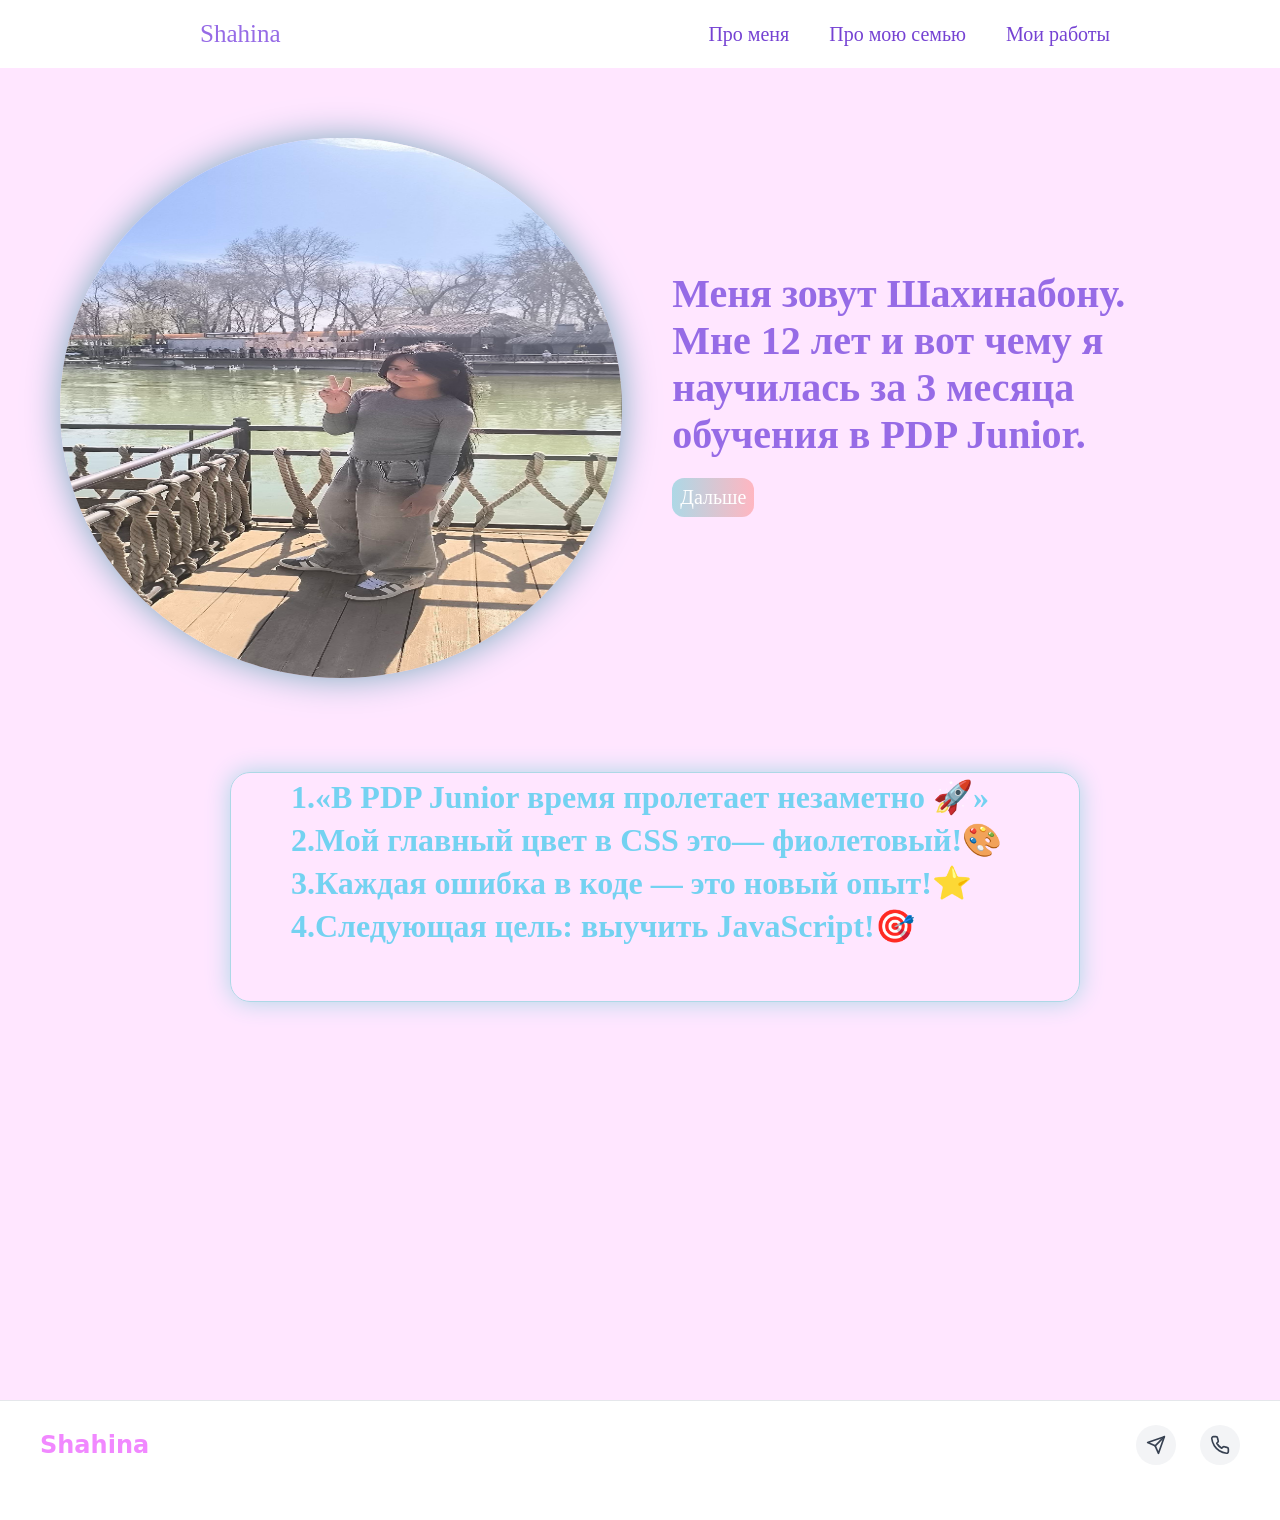
==== index.html @ 084a7943 "first commit" ====
<!DOCTYPE html>
<html lang="en">
<head>
    <meta charset="UTF-8">
    <meta name="viewport" content="width=device-width, initial-scale=1.0">
    <title>Portfolio</title>
    <link rel="stylesheet" href="style.css">
</head>
<body>
    <header>
        <div class="container">
       <nav class="navbar">
            <a class="h2" href="index.html">Shahina</a>
        <ul class="nav_links">
            <div class="menu">
            <li><a href="about.html" class="nav_link">Про меня</a></li>
            <li><a href="family.html" class="nav_link">Про мою семью</a></li>
            <li><a href="works.html" class="nav_link ">Мои работы</a></li>
        </ul>
    </nav>
   </div>
   </div>
        <section>
      <div class="text">
    <img class="img" src="shahina.png" alt="" width="300px">
    
    <div class="">
        <h1 class="title3">
            Меня зовут Шахинабону.<br>
            Мне 12 лет и вот чему я научилась за 3 месяца
            обучения в PDP Junior.
        </h1>

        <a href="about.html" class="btn">Дальше</a>
    </div>
</div>   
  </section>
            </div>
        </div>
        <br><br><br>
       <div class="cards2">
         <h1 class="h1">1.«В PDP Junior время пролетает незаметно 🚀»</h1>
        <h1 class="h1">2.Мой главный цвет в CSS это— фиолетовый!🎨</h1>
         <h1 class="h1">3.Каждая ошибка в коде — это новый опыт!⭐</h1>
         <h1 class="h1">4.Следующая цель: выучить JavaScript!🎯</h1>
       </div>
    </header>
    <footer class="footer">
  <div class="footer-container">
   
    <div class="footer-logo">
      Shahina
    </div>
      <a href="https://t.me/@shahisha_papinadocha" target="_blank" rel="noopener noreferrer" class="social-icon telegram" title="Telegram">
        <svg xmlns="http://www.w3.org/2000/svg" width="20" height="20" viewBox="0 0 24 24" fill="none" stroke="currentColor" stroke-width="2" stroke-linecap="round" stroke-linejoin="round">
          <line x1="22" y1="2" x2="11" y2="13"></line>
          <polygon points="22 2 15 22 11 13 2 9 22 2"></polygon>
        </svg>
      </a>
      <a href="tel:+998776643979" class="social-icon phone" title="Позвонить">
        <svg xmlns="http://www.w3.org/2000/svg" width="20" height="20" viewBox="0 0 24 24" fill="none" stroke="currentColor" stroke-width="2" stroke-linecap="round" stroke-linejoin="round">
          <path d="M22 16.92v3a2 2 0 0 1-2.18 2 19.79 19.79 0 0 1-8.63-3.07 19.5 19.5 0 0 1-6-6 19.79 19.79 0 0 1-3.07-8.67A2 2 0 0 1 4.11 2h3a2 2 0 0 1 2 1.72 12.84 12.84 0 0 0 .7 2.81 2 2 0 0 1-.45 2.11L8.09 9.91a16 16 0 0 0 6 6l1.27-1.27a2 2 0 0 1 2.11-.45 12.84 12.84 0 0 0 2.81.7A2 2 0 0 1 22 16.92z"></path>
        </svg>
      </a>
    </div>
  </div>
</footer>
</body>
</html>
---- style.css ----
*{
    padding: 0px;
    margin: 0px;
    box-sizing: border-box;
}  
.navbar{
    padding: 20px;
    background-color: white;
    display: flex;
    align-items: center;
    justify-content: space-between;
}

.container {
  width: 100%;
  margin: 0px auto;
}

.h2{
  text-decoration: none;
  font-size: 25px;
  color: rgb(150, 107, 230);
  margin-left: 180px;
}

.h2:hover{
    color:rgb(250, 147, 250);
}

.about{
  margin: 0px;
  color:rgb(150, 107, 230);
  display: flex;
  align-items: center;
  font-family:'Lucida Sans', 'Lucida Sans Regular', 'Lucida Grande', 'Lucida Sans Unicode', Geneva, Verdana, sans-serif;
  font-size: 30px;
}

.p{
  color:rgb(150, 107, 230);
}
.menu{
    font-size: 20px;
    display: flex;
    gap: 40px;
}

.navbar_logo {
  color: white;
}

nav{
  display: flex;
  align-items: center;
  justify-content: space-between;
}
.nav_links{
  display: flex;
  align-items: center;
  gap: 40px;
  list-style: none;
  margin-right: 150px;

}

.nav_link{
  color: rgb(117, 66, 211);
  text-decoration: none;
  border-bottom: 3px solid transparent;
  padding-bottom: 8px;
  transition: 0.5s;
}

.nav_link:hover {
  transition: 0.5s;
  color: rgb(117, 66, 211);
}
.nav_link.active {
  transition: 0.5s;
  border-bottom: 3px solid rgb(117, 66, 211);
}
.h1{
    color: rgb(116, 210, 241);
}
.hero{
   margin-top: 150px;
   margin: 100px;
}

.btn{
    display: inline-block;
    border: none;
    margin-top: 20px;
    background: linear-gradient(to right, lightblue, lightpink);
    padding: 8px;
    color: white;
    border-radius: 12px;
    text-decoration: none;
}

.btn:hover{
  background: linear-gradient(to right, rgb(29, 165, 211), rgb(255, 146, 162));
  transform: scale(1.1);

}
.title3{
  color:rgb(150, 107, 230); 
  font-size: 40px;
  display: flex;
  align-items: center;
  justify-content: center;
}
.img{
  margin-top: 30px;
  width: 1300px;
  height: 540px;
  border-radius: 50%;
  box-shadow: 0 0 35px rgb(123, 172, 189);
}

.text{
    font-size: 20px;
    display: flex;
    align-items: center;
    justify-content: center; 
    gap: 50px;              
    max-width: 1200px;    
    margin: 0 auto;          
    padding: 40px 20px;

}

.hero{
  display: flex;
  flex-direction: column;
  align-items: center;
}

header{
  background-color:rgb(255, 230, 255);
  min-height: 1400px;
  width: 100%;
}

.img2{
  margin: 25px 45px;
  border-radius: 25px;
  width: 1300px;
  height: 500px;
  box-shadow: 0 0 15px rgb(123, 220, 252);
}

.p{
  color: rgb(134, 75, 228);
}

.hero-wrapper{
  margin: 15px 35px;
  margin-top: 30px;
  width: 1000px;
  height: 350px;
  background-color:white ;
  color: rgb(112, 204, 235);
  gap: 200px;
  border-radius: 25px;
  box-shadow: 0 0 5px lightblue;

  display: flex;
  align-items: center;
  justify-content: space-between;
  gap: 40px;
  margin-left: 20px;
  padding: 80px;
}

.info{
  width: 50%;
}

.title{
 padding-top: 40px;
 margin: 20px 35px;
 margin-bottom: 10px;
 font-size: 35px;

}

.p-text{
  padding-top: 10px;
  margin: 25px;
  margin-top: 0;
  line-height: 30px;
  font-size: 25px;
  margin-bottom: 100px;
}

.img3{
  border-radius: 20px;
  width: 290px;
  height: 290px;

}

.img4{
 border-radius: 20px;
  width: 380px;
  height: 340px;
}

.img5{
  border-radius: 20px;
  width: 350px;
  height: 310px;
}

.title2{
  color: rgb(134, 75, 228);
  margin: 25px;
}

.works-cards a{
  text-decoration: none;
  display: block;
}

.works-cards h2 {
    color: rgb(117, 66, 211);
    text-align: center;
}

.works-cards h2:hover{
  color: rgb(252, 119, 139);
}

.works-cards{
  text-decoration: none;
  border-radius: 12px;
  margin: 25px;
  width: 550px;
  height: 380px;
  box-shadow: 0 0 10px black;
}

.img6{
  border-radius: 15px;
  width: 550px;
  height: 340px;
}

.cards{
  display: grid;
  grid-template-columns: 550px 550px;
  gap: 40px;
  justify-content: center;
}
.card2{
  display: flex;
  justify-content: flex-start;

}
.contact-card-container {
  display: flex;
  gap: 20px;
  max-width: 1000px;
  margin: 0 auto;
}
.contact-form {
  flex: 1;
  background: #ffffff;
  padding: 30px;
  border-radius: 20px;
  display: flex;
  flex-direction: column;
  gap: 12px;
}
.contact-form label {
  font-weight: bold;
  font-size: 14px;
  color: #333;
}



.contact-form input,
.contact-form textarea {
  padding: 12px;
  border: 1px solid #e2e8f0;
  border-radius: 12px;
  font-size: 14px;
  outline: none;

}



.contact-form textarea {
  min-height: 120px;
  resize: vertical;
}



.contact-form button{
  background: #0091ea;
  color: #fff;
  border: none;
  padding: 14px;
  border-radius: 12px;
  font-weight: bold;
  cursor: pointer;
  margin-top: 10px;
}

.contact-map {
  flex: 1;
  position: relative;
  border-radius: 20px;
  overflow: hidden;
  min-height: 400px;
}
.contact-map iframe {
  width: 100%;
  height: 100%;
  border: 0;
}



.map-btn {
  position: absolute;
  top: 15px;
  left: 15px;
  background: #fff;
  color: #0091ea;
  padding: 8px 12px;
  border-radius: 8px;
  text-decoration: none;
  font-size: 13px;
  font-weight: 600;
  z-index: 2;
}

.container2{
  margin-left: 150px;
}

.footer {
  width: 100%;
  height: 120px;
  background-color: #ffffff;
  padding: 24px 40px;
  border-top: 1px solid #e5e7eb;

}



.footer-container {
  max-width: 1200px;
  margin: 0 auto;
  display: flex;
  justify-content: space-between;
  align-items: center;
  gap: 24px;                      

}
.footer-logo {
  font-size: 24px;
  font-weight: 700;
  color: rgb(241, 136, 255);
  font-family: system-ui, -apple-system, sans-serif;
  margin-right: auto; 
  display: inline-block; 
  cursor: pointer; 
  transition: transform 0.3s ease, color 0.3s ease;       

}
.footer-logo:hover {
  transform: translateY(-6px);
}


.footer-logo:active {
  transform: translateY(-8px);
}



.footer-socials {
  display: flex;
  align-items: center;
  gap: 12px;                      

}



.social-icon {
  display: flex;
  align-items: center;
  justify-content: center;
  width: 40px;
  height: 40px;
  border-radius: 50%;
  background-color: #f3f4f6;
  color: #374151;
  text-decoration: none;
  transition: all 0.2s ease;

}
.social-icon:hover {
  transform: translateY(-2px);
}
.social-icon.telegram:hover {
  background-color: #24a1de;
  color: #ffffff;

}
.social-icon.phone:hover {
  background-color: #10b981;
  color: #ffffff;

} 
.cards2{
  width: 850px;
  height: 230px;
  margin-left: 230px;
  border: 1px solid lightblue;
  box-shadow: 0 0 25px lightblue;
  border-radius: 20px;
}
.h1{
  margin-top: 5px;
  margin-left: 60px;
}
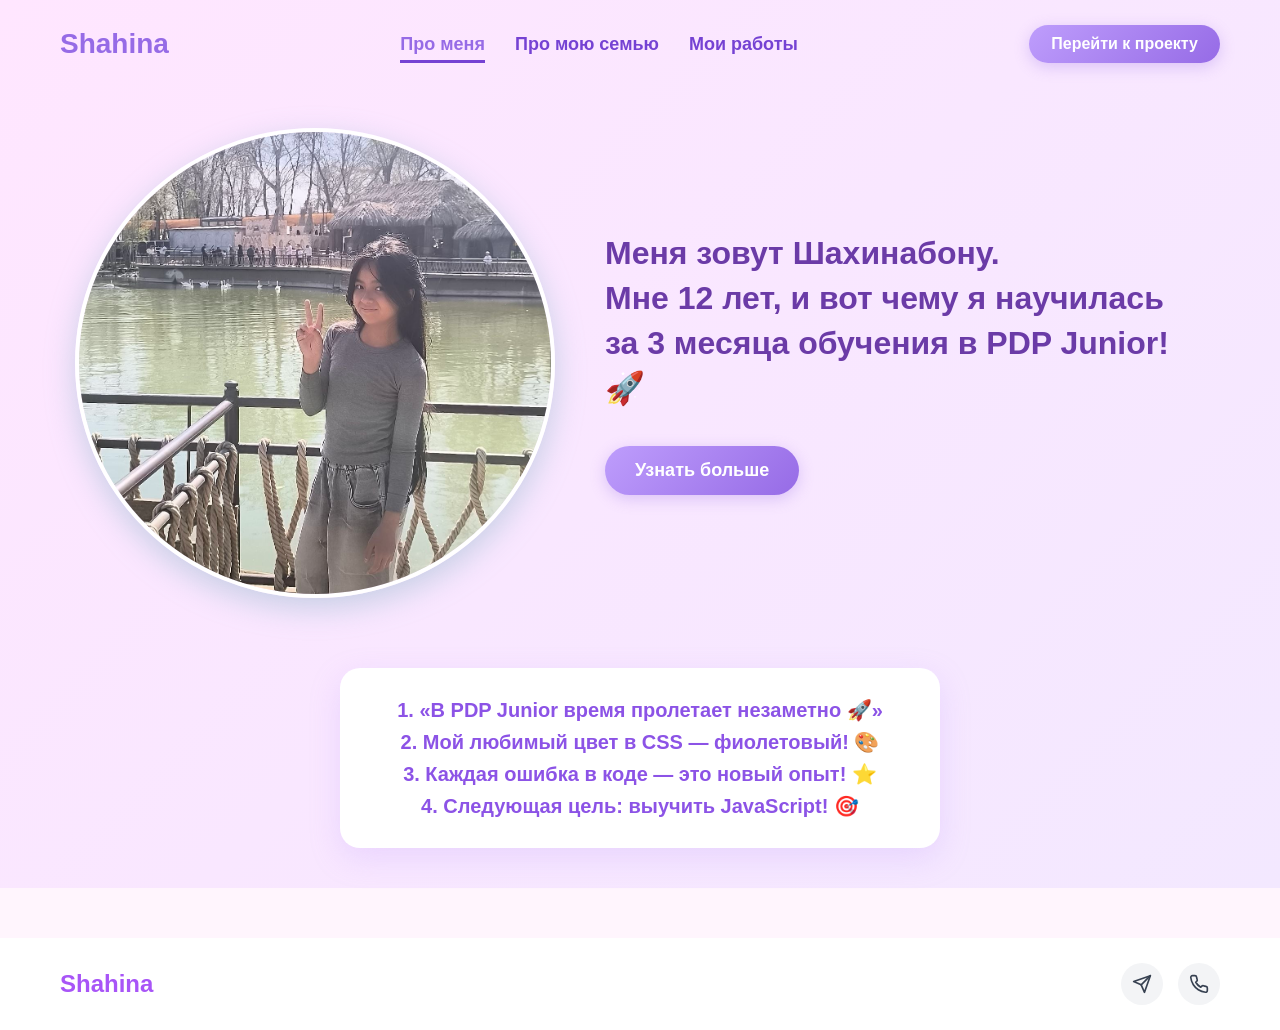
==== commit 05e81136: "ozgartirildi" ====
--- a/index.html
+++ b/index.html
@@ -1,69 +1,63 @@
 <!DOCTYPE html>
-<html lang="en">
+<html lang="ru">
 <head>
     <meta charset="UTF-8">
     <meta name="viewport" content="width=device-width, initial-scale=1.0">
-    <title>Portfolio</title>
+    <title>Портфолио | Шахина</title>
     <link rel="stylesheet" href="style.css">
 </head>
 <body>
     <header>
         <div class="container">
-       <nav class="navbar">
-            <a class="h2" href="index.html">Shahina</a>
-        <ul class="nav_links">
-            <div class="menu">
-            <li><a href="about.html" class="nav_link">Про меня</a></li>
-            <li><a href="family.html" class="nav_link">Про мою семью</a></li>
-            <li><a href="works.html" class="nav_link ">Мои работы</a></li>
-        </ul>
-    </nav>
-   </div>
-   </div>
-        <section>
-      <div class="text">
-    <img class="img" src="shahina.png" alt="" width="300px">
-    
-    <div class="">
-        <h1 class="title3">
-            Меня зовут Шахинабону.<br>
-            Мне 12 лет и вот чему я научилась за 3 месяца
-            обучения в PDP Junior.
-        </h1>
+            <nav class="navbar">
+                <a class="logo" href="index.html">Shahina</a>
+                <ul class="nav_links">
+                    <li><a href="about.html" class="nav_link active">Про меня</a></li>
+                    <li><a href="family.html" class="nav_link">Про мою семью</a></li>
+                    <li><a href="works.html" class="nav_link">Мои работы</a></li>
+                </ul>
+                <a href="works.html" class="btn">Перейти к проекту</a>
+            </nav>
+        </div>
 
-        <a href="about.html" class="btn">Дальше</a>
-    </div>
-</div>   
-  </section>
+        <section class="hero-section container">
+            <div class="hero-content">
+                <img class="hero-img animate-float" src="shahina.png" alt="Шахина">
+                <div class="hero-text">
+                    <h1 class="title3">
+                        Меня зовут Шахинабону.<br>
+                        Мне 12 лет, и вот чему я научилась за 3 месяца обучения в PDP Junior! 🚀
+                    </h1>
+                    <a href="about.html" class="btn btn-large">Узнать больше</a>
+                </div>
+            </div>
+        </section>
+
+        <div class="cards2 container">
+            <h2 class="fact-item">1. «В PDP Junior время пролетает незаметно 🚀»</h2>
+            <h2 class="fact-item">2. Мой любимый цвет в CSS — фиолетовый! 🎨</h2>
+            <h2 class="fact-item">3. Каждая ошибка в коде — это новый опыт! ⭐️</h2>
+            <h2 class="fact-item">4. Следующая цель: выучить JavaScript! 🎯</h2>
+        </div>
+    </header>
+
+    <footer class="footer">
+        <div class="footer-container">
+            <div class="footer-logo">Shahina</div>
+            <div class="footer-socials">
+                <a href="https://t.me/shahisha_papinadocha" target="_blank" rel="noopener noreferrer" class="social-icon telegram" title="Telegram">
+                    <svg xmlns="http://www.w3.org/2000/svg" width="20" height="20" viewBox="0 0 24 24" fill="none" stroke="currentColor" stroke-width="2" stroke-linecap="round" stroke-linejoin="round">
+                        <line x1="22" y1="2" x2="11" y2="13"></line>
+                        <polygon points="22 2 15 22 11 13 2 9 22 2"></polygon>
+                    </svg>
+                </a>
+                <a href="tel:+998776643979" class="social-icon phone" title="Позвонить">
+                    <svg xmlns="http://www.w3.org/2000/svg" width="20" height="20" viewBox="0 0 24 24" fill="none" stroke="currentColor" stroke-width="2" stroke-linecap="round" stroke-linejoin="round">
+                        <path d="M22 16.92v3a2 2 0 0 1-2.18 2 19.79 19.79 0 0 1-8.63-3.07 19.5 19.5 0 0 1-6-6 19.79 19.79 0 0 1-3.07-8.67A2 2 0 0 1 4.11 2h3a2 2 0 0 1 2 1.72 12.84 12.84 0 0 0 .7 2.81 2 2 0 0 1-.45 2.11L8.09 9.91a16 16 0 0 0 6 6l1.27-1.27a2 2 0 0 1 2.11-.45 12.84 12.84 0 0 0 2.81.7A2 2 0 0 1 22 16.92z"></path>
+                    </svg>
+                </a>
             </div>
         </div>
-        <br><br><br>
-       <div class="cards2">
-         <h1 class="h1">1.«В PDP Junior время пролетает незаметно 🚀»</h1>
-        <h1 class="h1">2.Мой главный цвет в CSS это— фиолетовый!🎨</h1>
-         <h1 class="h1">3.Каждая ошибка в коде — это новый опыт!⭐</h1>
-         <h1 class="h1">4.Следующая цель: выучить JavaScript!🎯</h1>
-       </div>
-    </header>
-    <footer class="footer">
-  <div class="footer-container">
-   
-    <div class="footer-logo">
-      Shahina
-    </div>
-      <a href="https://t.me/@shahisha_papinadocha" target="_blank" rel="noopener noreferrer" class="social-icon telegram" title="Telegram">
-        <svg xmlns="http://www.w3.org/2000/svg" width="20" height="20" viewBox="0 0 24 24" fill="none" stroke="currentColor" stroke-width="2" stroke-linecap="round" stroke-linejoin="round">
-          <line x1="22" y1="2" x2="11" y2="13"></line>
-          <polygon points="22 2 15 22 11 13 2 9 22 2"></polygon>
-        </svg>
-      </a>
-      <a href="tel:+998776643979" class="social-icon phone" title="Позвонить">
-        <svg xmlns="http://www.w3.org/2000/svg" width="20" height="20" viewBox="0 0 24 24" fill="none" stroke="currentColor" stroke-width="2" stroke-linecap="round" stroke-linejoin="round">
-          <path d="M22 16.92v3a2 2 0 0 1-2.18 2 19.79 19.79 0 0 1-8.63-3.07 19.5 19.5 0 0 1-6-6 19.79 19.79 0 0 1-3.07-8.67A2 2 0 0 1 4.11 2h3a2 2 0 0 1 2 1.72 12.84 12.84 0 0 0 .7 2.81 2 2 0 0 1-.45 2.11L8.09 9.91a16 16 0 0 0 6 6l1.27-1.27a2 2 0 0 1 2.11-.45 12.84 12.84 0 0 0 2.81.7A2 2 0 0 1 22 16.92z"></path>
-        </svg>
-      </a>
-    </div>
-  </div>
-</footer>
+    </footer>
 </body>
-</html>+</html>
--- a/style.css
+++ b/style.css
@@ -1,435 +1,422 @@
-*{
-    padding: 0px;
-    margin: 0px;
+* {
+    padding: 0;
+    margin: 0;
     box-sizing: border-box;
-}  
-.navbar{
-    padding: 20px;
-    background-color: white;
+}
+
+body {
+    font-family: 'Segoe UI', Tahoma, Geneva, Verdana, sans-serif;
+    background-color: #fff5fd;
+    color: #333;
+    overflow-x: hidden;
+}
+
+.container {
+    max-width: 1200px;
+    margin: 0 auto;
+    padding: 0 20px;
+}
+
+
+header {
+    background: linear-gradient(135deg, #ffe6ff 0%, #f3e8ff 100%);
+    padding-bottom: 40px;
+}
+
+.navbar {
+    padding: 25px 0;
     display: flex;
     align-items: center;
     justify-content: space-between;
 }
 
-.container {
-  width: 100%;
-  margin: 0px auto;
-}
-
-.h2{
-  text-decoration: none;
-  font-size: 25px;
-  color: rgb(150, 107, 230);
-  margin-left: 180px;
-}
-
-.h2:hover{
-    color:rgb(250, 147, 250);
-}
-
-.about{
-  margin: 0px;
-  color:rgb(150, 107, 230);
-  display: flex;
-  align-items: center;
-  font-family:'Lucida Sans', 'Lucida Sans Regular', 'Lucida Grande', 'Lucida Sans Unicode', Geneva, Verdana, sans-serif;
-  font-size: 30px;
-}
-
-.p{
-  color:rgb(150, 107, 230);
-}
-.menu{
+.logo {
+    text-decoration: none;
+    font-size: 28px;
+    font-weight: bold;
+    color: rgb(150, 107, 230);
+    transition: transform 0.3s ease, color 0.3s ease;
+}
+
+.logo:hover {
+    color: rgb(190, 87, 250);
+    transform: scale(1.05);
+}
+
+.nav_links {
+    display: flex;
+    gap: 30px;
+    list-style: none;
+}
+
+.nav_link {
+    color: #7542d3;
+    text-decoration: none;
+    font-size: 18px;
+    font-weight: 600;
+    border-bottom: 3px solid transparent;
+    padding-bottom: 6px;
+    transition: all 0.3s ease;
+}
+
+.nav_link:hover, .nav_link.active {
+    color: #966be6;
+    border-bottom: 3px solid #7542d3;
+}
+
+
+.btn {
+    display: inline-block;
+    background: linear-gradient(135deg, #be9dfc 0%, #966be6 100%);
+    padding: 10px 22px;
+    color: white;
+    border-radius: 25px;
+    text-decoration: none;
+    font-weight: 600;
+    box-shadow: 0 4px 15px rgba(150, 107, 230, 0.3);
+    transition: all 0.3s ease;
+    border: none;
+    cursor: pointer;
+}
+
+.btn:hover {
+    background: linear-gradient(135deg, #966be6 0%, #7542d3 100%);
+    transform: translateY(-3px) scale(1.02);
+    box-shadow: 0 6px 20px rgba(150, 107, 230, 0.5);
+}
+
+.btn-large {
+    padding: 14px 30px;
+    font-size: 18px;
+    margin-top: 15px;
+}
+
+.hero-section {
+    padding: 40px 0;
+}
+
+.hero-content {
+    display: flex;
+    align-items: center;
+    justify-content: center;
+    gap: 50px;
+    flex-wrap: wrap;
+}
+
+.hero-img {
+    width: 480px;
+    height: 470px;
+    border-radius: 50%;
+    object-fit: cover;
+    box-shadow: 0 10px 30px rgba(123, 172, 189, 0.4);
+    border: 4px solid #fff;
+}
+
+
+.animate-float {
+    animation: float 4s ease-in-out infinite;
+}
+
+@keyframes float {
+    0%, 100% { transform: translateY(0); }
+    50% { transform: translateY(-12px); }
+}
+
+.hero-text {
+    max-width: 600px;
+}
+
+.title3 {
+    color: #6b3ba7;
+    font-size: 32px;
+    line-height: 1.4;
+    margin-bottom: 20px;
+}
+
+
+.cards2 {
+    display: flex;
+    align-items: center;
+    justify-content: center;
+    max-width: 600px;
+    background: white;
+    padding: 30px;
+    border-radius: 20px;
+     box-shadow: 0 10px 30px rgba(190, 157, 252, 0.25);
+    margin-top: 30px;
+    display: flex;
+    flex-direction: column;
+    gap: 8px;
+}
+
+.fact-item {
+    color: #8c53e6;
     font-size: 20px;
-    display: flex;
+    font-weight: 600;
+}
+.about-p{
+    font-size: 20px;
+}
+
+
+.about-section {
+    padding: 40px 0;
+}
+
+.about-card {
+    background: white;
+    padding: 30px;
+    border-radius: 25px;
+    box-shadow: 0 8px 25px rgba(123, 220, 252, 0.3);
+    display: flex;
+    align-items: center;
+    gap: 30px;
+    margin-bottom: 40px;
+}
+
+.img2 {
+    width: 900px;
+    height: 500px;
+    border-radius: 20px;
+    object-fit: cover;
+}
+
+
+.contact-card-container {
+    display: flex;
+    gap: 30px;
+    flex-wrap: wrap;
+}
+
+.contact-form {
+    flex: 1;
+    min-width: 300px;
+    background: white;
+    padding: 30px;
+    border-radius: 20px;
+     box-shadow: 0 8px 25px rgba(0,0,0,0.05);
+    display: flex;
+    flex-direction: column;
+    gap: 15px;
+}
+
+.contact-form h2 {
+    color: #7542d3;
+    font-size: 24px;
+    margin-bottom: 5px;
+}
+
+.contact-form label {
+    font-weight: 600;
+    color: #555;
+}
+
+.contact-form input, .contact-form textarea {
+    padding: 12px;
+    border: 1px solid #e2e8f0;
+    border-radius: 10px;
+    font-size: 15px;
+    outline: none;
+    transition: border-color 0.3s ease;
+}
+
+.contact-form input:focus, .contact-form textarea:focus {
+    border-color: #966be6;
+}
+
+.contact-form textarea {
+    min-height: 100px;
+    resize: vertical;
+}
+
+.contact-map {
+    flex: 1;
+    min-width: 300px;
+    position: relative;
+    border-radius: 20px;
+    overflow: hidden;
+    min-height: 380px;
+    box-shadow: 0 8px 25px rgba(0,0,0,0.05);
+}
+
+.contact-map iframe {
+    width: 100%;
+    height: 100%;
+    border: 0;
+}
+
+.map-btn {
+    position: absolute;
+    top: 15px;
+    left: 15px;
+    background: white;
+    color: #7542d3;
+    padding: 10px 16px;
+    border-radius: 20px;
+    text-decoration: none;
+    font-weight: bold;
+    box-shadow: 0 4px 10px rgba(0,0,0,0.1);
+    z-index: 2;
+    transition: 0.3s;
+}
+
+.map-btn:hover {
+    background: #7542d3;
+    color: white;
+}
+
+
+.family-section {
+    display: flex;
+    flex-direction: column;
+    gap: 25px;
+    padding-top: 30px;
+}
+
+.hero-wrapper {
+    background: white;
+    border-radius: 25px;
+    box-shadow: 0 8px 20px rgba(112, 204, 235, 0.2);
+    display: flex;
+    align-items: center;
+    justify-content: space-between;
+    padding: 30px 40px;
+    transition: transform 0.3s ease, box-shadow 0.3s ease;
+}
+
+.hero-wrapper:hover {
+    transform: translateY(-5px);
+    box-shadow: 0 12px 30px rgba(150, 107, 230, 0.3);
+}
+
+.info {
+    flex: 1;
+}
+
+.title {
+    color: #7542d3;
+    font-size: 28px;
+    margin-bottom: 10px;
+}
+
+.p-text {
+    color: #555;
+    font-size: 18px;
+    line-height: 1.6;
+}
+
+.img-family {
+    border-radius: 45px;
+    width: 340px;
+    height: 360px;
+    object-fit: cover;
+    margin-left: 20px;
+}
+
+.section-header {
+    text-align: center;
+    padding: 20px 0;
+}
+
+.title2 {
+    color: #7542d3;
+    font-size: 36px;
+}
+
+.cards {
+    display:flex;
+    flex-wrap: wrap;
+    align-items: center;
+    justify-content: center;
     gap: 40px;
 }
 
-.navbar_logo {
-  color: white;
-}
-
-nav{
-  display: flex;
-  align-items: center;
-  justify-content: space-between;
-}
-.nav_links{
-  display: flex;
-  align-items: center;
-  gap: 40px;
-  list-style: none;
-  margin-right: 150px;
-
-}
-
-.nav_link{
-  color: rgb(117, 66, 211);
-  text-decoration: none;
-  border-bottom: 3px solid transparent;
-  padding-bottom: 8px;
-  transition: 0.5s;
-}
-
-.nav_link:hover {
-  transition: 0.5s;
-  color: rgb(117, 66, 211);
-}
-.nav_link.active {
-  transition: 0.5s;
-  border-bottom: 3px solid rgb(117, 66, 211);
-}
-.h1{
-    color: rgb(116, 210, 241);
-}
-.hero{
-   margin-top: 150px;
-   margin: 100px;
-}
-
-.btn{
-    display: inline-block;
-    border: none;
-    margin-top: 20px;
-    background: linear-gradient(to right, lightblue, lightpink);
-    padding: 8px;
+.works-cards{
+  width: 400px;
+  height: 100%;
+}
+.works-cards a {
+    text-decoration: none;
+}
+
+.work-card {
+    background: white;
+    border-radius: 18px;
+    overflow: hidden;
+    transition: transform 0.3s ease, box-shadow 0.3s ease;
+}
+
+.work-card:hover {
+    transform: translateY(-8px);
+   
+}
+
+.img6 {
+    width: 400px;
+    height: 250px;
+    object-fit: cover;
+}
+
+.work-title {
+    width: 600px;
+    color: #7542d3;
+    padding: 15px;
+    text-align: center;
+    font-size: 20px;
+}
+
+
+.footer {
+    background: white;
+    padding: 25px 0;
+  
+    margin-top: 50px;
+}
+
+.footer-container {
+    max-width: 1200px;
+    margin: 0 auto;
+    padding: 0 20px;
+    display: flex;
+    justify-content: space-between;
+    align-items: center;
+}
+
+.footer-logo {
+    font-size: 24px;
+    font-weight: 700;
+    color: #a855f7;
+}
+
+.footer-socials {
+    display: flex;
+    gap: 15px;
+}
+
+.social-icon {
+    display: flex;
+    align-items: center;
+    justify-content: center;
+    width: 42px;
+    height: 42px;
+    border-radius: 50%;
+    background-color: #f3f4f6;
+    color: #374151;
+    text-decoration: none;
+    transition: all 0.3s ease;
+}
+
+.social-icon:hover {
+    transform: translateY(-3px);
+}
+
+.social-icon.telegram:hover {
+    background-color: #24a1de;
     color: white;
-    border-radius: 12px;
-    text-decoration: none;
-}
-
-.btn:hover{
-  background: linear-gradient(to right, rgb(29, 165, 211), rgb(255, 146, 162));
-  transform: scale(1.1);
-
-}
-.title3{
-  color:rgb(150, 107, 230); 
-  font-size: 40px;
-  display: flex;
-  align-items: center;
-  justify-content: center;
-}
-.img{
-  margin-top: 30px;
-  width: 1300px;
-  height: 540px;
-  border-radius: 50%;
-  box-shadow: 0 0 35px rgb(123, 172, 189);
-}
-
-.text{
-    font-size: 20px;
-    display: flex;
-    align-items: center;
-    justify-content: center; 
-    gap: 50px;              
-    max-width: 1200px;    
-    margin: 0 auto;          
-    padding: 40px 20px;
-
-}
-
-.hero{
-  display: flex;
-  flex-direction: column;
-  align-items: center;
-}
-
-header{
-  background-color:rgb(255, 230, 255);
-  min-height: 1400px;
-  width: 100%;
-}
-
-.img2{
-  margin: 25px 45px;
-  border-radius: 25px;
-  width: 1300px;
-  height: 500px;
-  box-shadow: 0 0 15px rgb(123, 220, 252);
-}
-
-.p{
-  color: rgb(134, 75, 228);
-}
-
-.hero-wrapper{
-  margin: 15px 35px;
-  margin-top: 30px;
-  width: 1000px;
-  height: 350px;
-  background-color:white ;
-  color: rgb(112, 204, 235);
-  gap: 200px;
-  border-radius: 25px;
-  box-shadow: 0 0 5px lightblue;
-
-  display: flex;
-  align-items: center;
-  justify-content: space-between;
-  gap: 40px;
-  margin-left: 20px;
-  padding: 80px;
-}
-
-.info{
-  width: 50%;
-}
-
-.title{
- padding-top: 40px;
- margin: 20px 35px;
- margin-bottom: 10px;
- font-size: 35px;
-
-}
-
-.p-text{
-  padding-top: 10px;
-  margin: 25px;
-  margin-top: 0;
-  line-height: 30px;
-  font-size: 25px;
-  margin-bottom: 100px;
-}
-
-.img3{
-  border-radius: 20px;
-  width: 290px;
-  height: 290px;
-
-}
-
-.img4{
- border-radius: 20px;
-  width: 380px;
-  height: 340px;
-}
-
-.img5{
-  border-radius: 20px;
-  width: 350px;
-  height: 310px;
-}
-
-.title2{
-  color: rgb(134, 75, 228);
-  margin: 25px;
-}
-
-.works-cards a{
-  text-decoration: none;
-  display: block;
-}
-
-.works-cards h2 {
-    color: rgb(117, 66, 211);
-    text-align: center;
-}
-
-.works-cards h2:hover{
-  color: rgb(252, 119, 139);
-}
-
-.works-cards{
-  text-decoration: none;
-  border-radius: 12px;
-  margin: 25px;
-  width: 550px;
-  height: 380px;
-  box-shadow: 0 0 10px black;
-}
-
-.img6{
-  border-radius: 15px;
-  width: 550px;
-  height: 340px;
-}
-
-.cards{
-  display: grid;
-  grid-template-columns: 550px 550px;
-  gap: 40px;
-  justify-content: center;
-}
-.card2{
-  display: flex;
-  justify-content: flex-start;
-
-}
-.contact-card-container {
-  display: flex;
-  gap: 20px;
-  max-width: 1000px;
-  margin: 0 auto;
-}
-.contact-form {
-  flex: 1;
-  background: #ffffff;
-  padding: 30px;
-  border-radius: 20px;
-  display: flex;
-  flex-direction: column;
-  gap: 12px;
-}
-.contact-form label {
-  font-weight: bold;
-  font-size: 14px;
-  color: #333;
-}
-
-
-
-.contact-form input,
-.contact-form textarea {
-  padding: 12px;
-  border: 1px solid #e2e8f0;
-  border-radius: 12px;
-  font-size: 14px;
-  outline: none;
-
-}
-
-
-
-.contact-form textarea {
-  min-height: 120px;
-  resize: vertical;
-}
-
-
-
-.contact-form button{
-  background: #0091ea;
-  color: #fff;
-  border: none;
-  padding: 14px;
-  border-radius: 12px;
-  font-weight: bold;
-  cursor: pointer;
-  margin-top: 10px;
-}
-
-.contact-map {
-  flex: 1;
-  position: relative;
-  border-radius: 20px;
-  overflow: hidden;
-  min-height: 400px;
-}
-.contact-map iframe {
-  width: 100%;
-  height: 100%;
-  border: 0;
-}
-
-
-
-.map-btn {
-  position: absolute;
-  top: 15px;
-  left: 15px;
-  background: #fff;
-  color: #0091ea;
-  padding: 8px 12px;
-  border-radius: 8px;
-  text-decoration: none;
-  font-size: 13px;
-  font-weight: 600;
-  z-index: 2;
-}
-
-.container2{
-  margin-left: 150px;
-}
-
-.footer {
-  width: 100%;
-  height: 120px;
-  background-color: #ffffff;
-  padding: 24px 40px;
-  border-top: 1px solid #e5e7eb;
-
-}
-
-
-
-.footer-container {
-  max-width: 1200px;
-  margin: 0 auto;
-  display: flex;
-  justify-content: space-between;
-  align-items: center;
-  gap: 24px;                      
-
-}
-.footer-logo {
-  font-size: 24px;
-  font-weight: 700;
-  color: rgb(241, 136, 255);
-  font-family: system-ui, -apple-system, sans-serif;
-  margin-right: auto; 
-  display: inline-block; 
-  cursor: pointer; 
-  transition: transform 0.3s ease, color 0.3s ease;       
-
-}
-.footer-logo:hover {
-  transform: translateY(-6px);
-}
-
-
-.footer-logo:active {
-  transform: translateY(-8px);
-}
-
-
-
-.footer-socials {
-  display: flex;
-  align-items: center;
-  gap: 12px;                      
-
-}
-
-
-
-.social-icon {
-  display: flex;
-  align-items: center;
-  justify-content: center;
-  width: 40px;
-  height: 40px;
-  border-radius: 50%;
-  background-color: #f3f4f6;
-  color: #374151;
-  text-decoration: none;
-  transition: all 0.2s ease;
-
-}
-.social-icon:hover {
-  transform: translateY(-2px);
-}
-.social-icon.telegram:hover {
-  background-color: #24a1de;
-  color: #ffffff;
-
-}
+}
+
 .social-icon.phone:hover {
-  background-color: #10b981;
-  color: #ffffff;
-
-} 
-.cards2{
-  width: 850px;
-  height: 230px;
-  margin-left: 230px;
-  border: 1px solid lightblue;
-  box-shadow: 0 0 25px lightblue;
-  border-radius: 20px;
-}
-.h1{
-  margin-top: 5px;
-  margin-left: 60px;
-}+    background-color: #10b981;
+    color: white;
+}
+
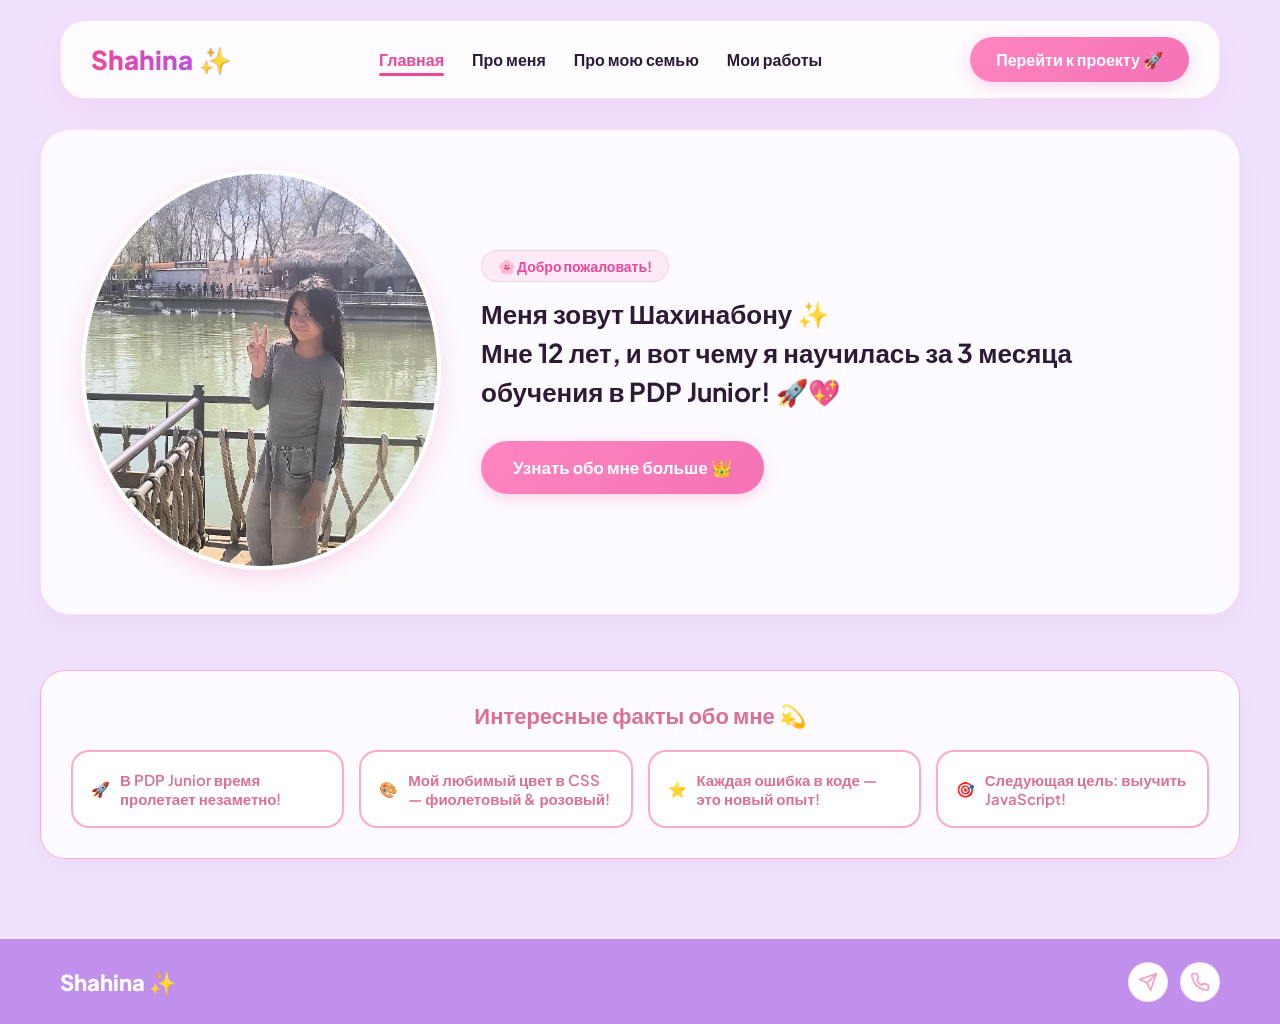
==== commit 86776f00: "update" ====
--- a/index.html
+++ b/index.html
@@ -1,63 +1,80 @@
 <!DOCTYPE html>
 <html lang="ru">
+
 <head>
     <meta charset="UTF-8">
     <meta name="viewport" content="width=device-width, initial-scale=1.0">
-    <title>Портфолио | Шахина</title>
+    <title>Портфолио | Шахина ✨</title>
     <link rel="stylesheet" href="style.css">
 </head>
+
 <body>
     <header>
         <div class="container">
             <nav class="navbar">
-                <a class="logo" href="index.html">Shahina</a>
+                <a class="logo" href="index.html">Shahina <span class="sparkle-icon">✨</span></a>
                 <ul class="nav_links">
-                    <li><a href="about.html" class="nav_link active">Про меня</a></li>
+                    <li><a href="index.html" class="nav_link active">Главная</a></li>
+                    <li><a href="about.html" class="nav_link">Про меня</a></li>
                     <li><a href="family.html" class="nav_link">Про мою семью</a></li>
                     <li><a href="works.html" class="nav_link">Мои работы</a></li>
                 </ul>
-                <a href="works.html" class="btn">Перейти к проекту</a>
+                <a href="https://flowers-loyiham.netlify.app/" target="_blank" class="btn">Перейти к проекту 🚀</a>
             </nav>
         </div>
 
         <section class="hero-section container">
             <div class="hero-content">
-                <img class="hero-img animate-float" src="shahina.png" alt="Шахина">
+                <div class="hero-img-wrapper">
+                    <img class="hero-img animate-float" src="shahina.png" alt="Шахина">
+                    <div class="glow-ring"></div>
+                </div>
                 <div class="hero-text">
+                    <div class="badge">🌸 Добро пожаловать!</div>
                     <h1 class="title3">
-                        Меня зовут Шахинабону.<br>
-                        Мне 12 лет, и вот чему я научилась за 3 месяца обучения в PDP Junior! 🚀
+                        Меня зовут <span class="highlight">Шахинабону</span> ✨<br>
+                        Мне 12 лет, и вот чему я научилась за 3 месяца обучения в PDP Junior! 🚀💖
                     </h1>
-                    <a href="about.html" class="btn btn-large">Узнать больше</a>
+                    <a href="about.html" class="btn btn-large">Узнать обо мне больше 👑</a>
                 </div>
             </div>
         </section>
 
         <div class="cards2 container">
-            <h2 class="fact-item">1. «В PDP Junior время пролетает незаметно 🚀»</h2>
-            <h2 class="fact-item">2. Мой любимый цвет в CSS — фиолетовый! 🎨</h2>
-            <h2 class="fact-item">3. Каждая ошибка в коде — это новый опыт! ⭐️</h2>
-            <h2 class="fact-item">4. Следующая цель: выучить JavaScript! 🎯</h2>
+            <h2 class="fact-header">Интересные факты обо мне 💫</h2>
+            <div class="facts-grid">
+                <div class="fact-item"><span class="fact-emoji">🚀</span> В PDP Junior время пролетает незаметно!</div>
+                <div class="fact-item"><span class="fact-emoji">🎨</span> Мой любимый цвет в CSS — фиолетовый & розовый!
+                </div>
+                <div class="fact-item"><span class="fact-emoji">⭐️</span> Каждая ошибка в коде — это новый опыт!</div>
+                <div class="fact-item"><span class="fact-emoji">🎯</span> Следующая цель: выучить JavaScript!</div>
+            </div>
         </div>
     </header>
 
     <footer class="footer">
         <div class="footer-container">
-            <div class="footer-logo">Shahina</div>
+            <div class="footer-logo">Shahina ✨</div>
             <div class="footer-socials">
-                <a href="https://t.me/shahisha_papinadocha" target="_blank" rel="noopener noreferrer" class="social-icon telegram" title="Telegram">
-                    <svg xmlns="http://www.w3.org/2000/svg" width="20" height="20" viewBox="0 0 24 24" fill="none" stroke="currentColor" stroke-width="2" stroke-linecap="round" stroke-linejoin="round">
+                <a href="https://t.me/shahisha_papinadocha" target="_blank" rel="noopener noreferrer"
+                    class="social-icon telegram" title="Telegram">
+                    <svg xmlns="http://www.w3.org/2000/svg" width="20" height="20" viewBox="0 0 24 24" fill="none"
+                        stroke="currentColor" stroke-width="2" stroke-linecap="round" stroke-linejoin="round">
                         <line x1="22" y1="2" x2="11" y2="13"></line>
                         <polygon points="22 2 15 22 11 13 2 9 22 2"></polygon>
                     </svg>
                 </a>
                 <a href="tel:+998776643979" class="social-icon phone" title="Позвонить">
-                    <svg xmlns="http://www.w3.org/2000/svg" width="20" height="20" viewBox="0 0 24 24" fill="none" stroke="currentColor" stroke-width="2" stroke-linecap="round" stroke-linejoin="round">
-                        <path d="M22 16.92v3a2 2 0 0 1-2.18 2 19.79 19.79 0 0 1-8.63-3.07 19.5 19.5 0 0 1-6-6 19.79 19.79 0 0 1-3.07-8.67A2 2 0 0 1 4.11 2h3a2 2 0 0 1 2 1.72 12.84 12.84 0 0 0 .7 2.81 2 2 0 0 1-.45 2.11L8.09 9.91a16 16 0 0 0 6 6l1.27-1.27a2 2 0 0 1 2.11-.45 12.84 12.84 0 0 0 2.81.7A2 2 0 0 1 22 16.92z"></path>
+                    <svg xmlns="http://www.w3.org/2000/svg" width="20" height="20" viewBox="0 0 24 24" fill="none"
+                        stroke="currentColor" stroke-width="2" stroke-linecap="round" stroke-linejoin="round">
+                        <path
+                            d="M22 16.92v3a2 2 0 0 1-2.18 2 19.79 19.79 0 0 1-8.63-3.07 19.5 19.5 0 0 1-6-6 19.79 19.79 0 0 1-3.07-8.67A2 2 0 0 1 4.11 2h3a2 2 0 0 1 2 1.72 12.84 12.84 0 0 0 .7 2.81 2 2 0 0 1-.45 2.11L8.09 9.91a16 16 0 0 0 6 6l1.27-1.27a2 2 0 0 1 2.11-.45 12.84 12.84 0 0 0 2.81.7A2 2 0 0 1 22 16.92z">
+                        </path>
                     </svg>
                 </a>
             </div>
         </div>
     </footer>
 </body>
-</html>
+
+</html>
--- a/style.css
+++ b/style.css
@@ -1,422 +1,548 @@
+
+@import url('https://fonts.googleapis.com/css2?family=Plus+Jakarta+Sans:wght@400;600;700;800&display=swap');
+
+:root {
+  --bg-gradient: linear-gradient(135deg, #fff5f8 0%, #f7f0ff 50%, #fff0f5 100%);
+  --card-bg: rgba(255, 255, 255, 0.85);
+  --card-border: rgba(244, 114, 182, 0.2);
+  
+  --primary-pink: #ec4899;
+  --soft-pink: #f472b6;
+  --accent-purple: #f0e1fe;
+  --dark-text: #2d1b36;
+  --muted-text: #6b5b73;
+  
+  --gradient-btn: linear-gradient(135deg, #ff85c0 0%, #f472b6 100%);
+  --gradient-btn-hover: linear-gradient(135deg, #f472b6 0%, #e879f9 100%);
+  --text-gradient: linear-gradient(90deg, #ec4899, #a855f7);
+}
+
 * {
-    padding: 0;
-    margin: 0;
-    box-sizing: border-box;
+  padding: 0;
+  margin: 0;
+  box-sizing: border-box;
+  font-family: 'Plus Jakarta Sans', 'Segoe UI', sans-serif;
 }
 
 body {
-    font-family: 'Segoe UI', Tahoma, Geneva, Verdana, sans-serif;
-    background-color: #fff5fd;
-    color: #333;
-    overflow-x: hidden;
+  background: var(--accent-purple);
+  background-attachment: fixed;
+  color: var(--dark-text);
+  overflow-x: hidden;
+  min-height: 100vh;
 }
 
 .container {
-    max-width: 1200px;
-    margin: 0 auto;
-    padding: 0 20px;
-}
-
+  max-width: 1200px;
+  margin: 0 auto;
+  padding: 0 20px;
+}
 
 header {
-    background: linear-gradient(135deg, #ffe6ff 0%, #f3e8ff 100%);
-    padding-bottom: 40px;
+  padding-bottom: 30px;
 }
 
 .navbar {
-    padding: 25px 0;
-    display: flex;
-    align-items: center;
-    justify-content: space-between;
+  padding: 16px 30px;
+  margin-top: 20px;
+  display: flex;
+  align-items: center;
+  justify-content: space-between;
+  background: rgba(255, 255, 255, 0.9);
+  backdrop-filter: blur(15px);
+  border: 1px solid var(--card-border);
+  border-radius: 25px;
+  box-shadow: 0 10px 25px rgba(236, 72, 153, 0.08);
 }
 
 .logo {
-    text-decoration: none;
-    font-size: 28px;
-    font-weight: bold;
-    color: rgb(150, 107, 230);
-    transition: transform 0.3s ease, color 0.3s ease;
+  text-decoration: none;
+  font-size: 26px;
+  font-weight: 800;
+  background: var(--text-gradient);
+  -webkit-background-clip: text;
+  -webkit-text-fill-color: transparent;
+  display: flex;
+  align-items: center;
+  gap: 6px;
+  transition: transform 0.3s ease;
 }
 
 .logo:hover {
-    color: rgb(190, 87, 250);
-    transform: scale(1.05);
+  transform: scale(1.03);
+}
+
+.sparkle-icon {
+  -webkit-text-fill-color: initial;
 }
 
 .nav_links {
-    display: flex;
-    gap: 30px;
-    list-style: none;
+  display: flex;
+  gap: 28px;
+  list-style: none;
 }
 
 .nav_link {
-    color: #7542d3;
-    text-decoration: none;
-    font-size: 18px;
-    font-weight: 600;
-    border-bottom: 3px solid transparent;
-    padding-bottom: 6px;
-    transition: all 0.3s ease;
+  color: var(--dark-text);
+  text-decoration: none;
+  font-size: 16px;
+  font-weight: 600;
+  position: relative;
+  padding: 6px 0;
+  transition: all 0.3s ease;
 }
 
 .nav_link:hover, .nav_link.active {
-    color: #966be6;
-    border-bottom: 3px solid #7542d3;
-}
+  color: var(--primary-pink);
+}
+
+.nav_link::after {
+  content: '';
+  position: absolute;
+  bottom: 0;
+  left: 0;
+  width: 0%;
+  height: 3px;
+  background: var(--primary-pink);
+  border-radius: 10px;
+  transition: width 0.3s ease;
+}
+
+.nav_link:hover::after, .nav_link.active::after {
+  width: 100%;
+}
+
+.badge {
+  display: inline-block;
+  padding: 6px 16px;
+  background: rgba(244, 114, 182, 0.12);
+  border: 1px solid rgba(244, 114, 182, 0.25);
+  border-radius: 20px;
+  color: var(--primary-pink);
+  font-size: 14px;
+  font-weight: 700;
+  margin-bottom: 12px;
+}
+
+.card-badge {
+  display: inline-block;
+  padding: 5px 14px;
+  border-radius: 15px;
+  font-weight: 700;
+  font-size: 13px;
+  margin-bottom: 10px;
+}
+
+.pink-badge { background: #fce7f3; color: #db2777; }
+.purple-badge { background: #f3e8ff; color: #9333ea; }
+.blue-badge { background: #e0f2fe; color: #0284c7; }
 
 
 .btn {
-    display: inline-block;
-    background: linear-gradient(135deg, #be9dfc 0%, #966be6 100%);
-    padding: 10px 22px;
-    color: white;
-    border-radius: 25px;
-    text-decoration: none;
-    font-weight: 600;
-    box-shadow: 0 4px 15px rgba(150, 107, 230, 0.3);
-    transition: all 0.3s ease;
-    border: none;
-    cursor: pointer;
+  display: inline-block;
+  background: var(--gradient-btn);
+  padding: 12px 26px;
+  color: white;
+  border-radius: 50px;
+  text-decoration: none;
+  font-weight: 700;
+  box-shadow: 0 4px 15px rgba(244, 114, 182, 0.3);
+  transition: all 0.3s ease;
+  border: none;
+  cursor: pointer;
 }
 
 .btn:hover {
-    background: linear-gradient(135deg, #966be6 0%, #7542d3 100%);
-    transform: translateY(-3px) scale(1.02);
-    box-shadow: 0 6px 20px rgba(150, 107, 230, 0.5);
+  background: var(--gradient-btn-hover);
+  transform: translateY(-2px);
+  box-shadow: 0 6px 20px rgba(244, 114, 182, 0.4);
 }
 
 .btn-large {
-    padding: 14px 30px;
-    font-size: 18px;
-    margin-top: 15px;
-}
+  padding: 15px 32px;
+  font-size: 17px;
+  margin-top: 10px;
+}
+
 
 .hero-section {
-    padding: 40px 0;
+  padding: 30px 0;
 }
 
 .hero-content {
-    display: flex;
-    align-items: center;
-    justify-content: center;
-    gap: 50px;
-    flex-wrap: wrap;
+  display: flex;
+  align-items: center;
+  gap: 40px;
+  background: var(--card-bg);
+  backdrop-filter: blur(15px);
+  border: 1px solid var(--card-border);
+  border-radius: 30px;
+  padding: 40px;
+  box-shadow: 0 10px 30px rgba(0, 0, 0, 0.04);
+}
+
+.hero-img-wrapper {
+  position: relative;
+  flex-shrink: 0;
 }
 
 .hero-img {
-    width: 480px;
-    height: 470px;
-    border-radius: 50%;
-    object-fit: cover;
-    box-shadow: 0 10px 30px rgba(123, 172, 189, 0.4);
-    border: 4px solid #fff;
-}
-
+  width: 360px;
+  height: 400px;
+  border-radius: 50%;
+  object-fit: cover;
+  border: 4px solid #fff;
+  box-shadow: 0 8px 25px rgba(236, 72, 153, 0.2);
+}
 
 .animate-float {
-    animation: float 4s ease-in-out infinite;
+  animation: float 4s ease-in-out infinite;
 }
 
 @keyframes float {
-    0%, 100% { transform: translateY(0); }
-    50% { transform: translateY(-12px); }
-}
-
-.hero-text {
-    max-width: 600px;
+  0%, 100% { transform: translateY(0); }
+  50% { transform: translateY(-10px); }
 }
 
 .title3 {
-    color: #6b3ba7;
-    font-size: 32px;
-    line-height: 1.4;
-    margin-bottom: 20px;
+  color: var(--dark-text);
+  font-size: 26px;
+  line-height: 1.5;
+  margin-bottom: 20px;
+}der
+
+.highlight {
+  background: var(--text-gradient);
+  -webkit-background-clip: text;
+  -webkit-text-fill-color: transparent;
+  font-weight: 800;
 }
 
 
 .cards2 {
-    display: flex;
-    align-items: center;
-    justify-content: center;
-    max-width: 600px;
-    background: white;
-    padding: 30px;
-    border-radius: 20px;
-     box-shadow: 0 10px 30px rgba(190, 157, 252, 0.25);
-    margin-top: 30px;
-    display: flex;
-    flex-direction: column;
-    gap: 8px;
+  background: var(--card-bg);
+  backdrop-filter: blur(15px);
+  border: 1px solid rgb(251, 173, 212);
+  padding: 30px;
+  border-radius: 25px;
+  margin-top: 25px;
+  box-shadow: 0 8px 25px rgba(0, 0, 0, 0.03);
+}
+
+.fact-header {
+  text-align: center;
+  font-size: 22px;
+  margin-bottom: 20px;
+  color:palevioletred ;
+}
+
+.facts-grid {
+  display: grid;
+  grid-template-columns: repeat(auto-fit, minmax(230px, 1fr));
+  gap: 15px;
 }
 
 .fact-item {
-    color: #8c53e6;
-    font-size: 20px;
-    font-weight: 600;
-}
-.about-p{
-    font-size: 20px;
-}
+  background: #fff;
+  border: 2px solid rgb(252, 170, 200);
+  padding: 18px;
+  border-radius: 18px;
+  font-size: 15px;
+  font-weight: 600;
+  color: palevioletred;
+  transition: all 0.3s ease;
+  display: flex;
+  align-items: center;
+  gap: 10px;
+  box-shadow: 0 4px 12px rgba(0, 0, 0, 0.02);
+}
+
+.fact-item:hover {
+  transform: translateY(-3px);
+  border-color: var(--soft-pink);
+  box-shadow: 0 6px 18px rgba(244, 114, 182, 0.15);
+}
+
 
 
 .about-section {
-    padding: 40px 0;
+  padding: 30px 0;
 }
 
 .about-card {
-    background: white;
-    padding: 30px;
-    border-radius: 25px;
-    box-shadow: 0 8px 25px rgba(123, 220, 252, 0.3);
-    display: flex;
-    align-items: center;
-    gap: 30px;
-    margin-bottom: 40px;
+  background: var(--card-bg);
+  backdrop-filter: blur(15px);
+  border: 1px solid var(--card-border);
+  padding: 35px;
+  border-radius: 30px;
+  display: flex;
+  align-items: center;
+  gap: 35px;
+  margin-bottom: 30px;
+  box-shadow: 0 10px 30px rgba(0, 0, 0, 0.04);
 }
 
 .img2 {
-    width: 900px;
-    height: 500px;
-    border-radius: 20px;
-    object-fit: cover;
-}
-
+  width: 360px;
+  height: 450px;
+  border-radius: 20px;
+  object-fit: cover;
+  border: 3px solid #fff;
+  box-shadow: 0 8px 20px rgba(0, 0, 0, 0.08);
+}
+
+.about-text-box h2 {
+  font-size: 28px;
+  color: var(--dark-text);
+  margin-bottom: 12px;
+}
+
+.about-p {
+  font-size: 17px;
+  line-height: 1.7;
+  color: var(--muted-text);
+}
 
 .contact-card-container {
-    display: flex;
-    gap: 30px;
-    flex-wrap: wrap;
+  display: flex;
+  gap: 25px;
 }
 
 .contact-form {
-    flex: 1;
-    min-width: 300px;
-    background: white;
-    padding: 30px;
-    border-radius: 20px;
-     box-shadow: 0 8px 25px rgba(0,0,0,0.05);
-    display: flex;
-    flex-direction: column;
-    gap: 15px;
+  flex: 1;
+  background: var(--card-bg);
+  backdrop-filter: blur(15px);
+  border: 1px solid var(--card-border);
+  padding: 30px;
+  border-radius: 25px;
+  box-shadow: 0 8px 25px rgba(0, 0, 0, 0.03);
+  display: flex;
+  flex-direction: column;
+  gap: 12px;
 }
 
 .contact-form h2 {
-    color: #7542d3;
-    font-size: 24px;
-    margin-bottom: 5px;
-}
-
-.contact-form label {
-    font-weight: 600;
-    color: #555;
+  color: var(--dark-text);
+  font-size: 22px;
+  margin-bottom: 8px;
+}
+
+.input-group label {
+  display: block;
+  font-weight: 600;
+  color: var(--dark-text);
+  margin-bottom: 5px;
+  font-size: 14px;
 }
 
 .contact-form input, .contact-form textarea {
-    padding: 12px;
-    border: 1px solid #e2e8f0;
-    border-radius: 10px;
-    font-size: 15px;
-    outline: none;
-    transition: border-color 0.3s ease;
+  width: 100%;
+  padding: 12px;
+  background: #fff;
+  border: 1px solid rgba(244, 114, 182, 0.2);
+  border-radius: 12px;
+  font-size: 14px;
+  color: var(--dark-text);
+  outline: none;
+  transition: all 0.3s ease;
 }
 
 .contact-form input:focus, .contact-form textarea:focus {
-    border-color: #966be6;
-}
-
-.contact-form textarea {
-    min-height: 100px;
-    resize: vertical;
+  border-color: var(--soft-pink);
+  box-shadow: 0 0 10px rgba(244, 114, 182, 0.2);
 }
 
 .contact-map {
-    flex: 1;
-    min-width: 300px;
-    position: relative;
-    border-radius: 20px;
-    overflow: hidden;
-    min-height: 380px;
-    box-shadow: 0 8px 25px rgba(0,0,0,0.05);
+  flex: 1;
+  position: relative;
+  border-radius: 25px;
+  overflow: hidden;
+  border: 1px solid var(--card-border);
+  min-height: 350px;
 }
 
 .contact-map iframe {
-    width: 100%;
-    height: 100%;
-    border: 0;
+  width: 100%;
+  height: 100%;
+  border: 0;
 }
 
 .map-btn {
-    position: absolute;
-    top: 15px;
-    left: 15px;
-    background: white;
-    color: #7542d3;
-    padding: 10px 16px;
-    border-radius: 20px;
-    text-decoration: none;
-    font-weight: bold;
-    box-shadow: 0 4px 10px rgba(0,0,0,0.1);
-    z-index: 2;
-    transition: 0.3s;
+  position: absolute;
+  top: 15px;
+  left: 15px;
+  background: var(--gradient-btn);
+  color: white;
+  padding: 8px 18px;
+  border-radius: 18px;
+  text-decoration: none;
+  font-weight: 700;
+  font-size: 13px;
+  box-shadow: 0 4px 12px rgba(244, 114, 182, 0.3);
+  z-index: 2;
+  transition: 0.3s;
 }
 
 .map-btn:hover {
-    background: #7542d3;
-    color: white;
+  transform: translateY(-2px);
 }
 
 
 .family-section {
-    display: flex;
-    flex-direction: column;
-    gap: 25px;
-    padding-top: 30px;
+  padding-top: 15px;
+  display: flex;
+  flex-direction: column;
+  gap: 25px;
+}
+
+.section-title-box {
+  text-align: center;
+  margin-bottom: 5px;
+}
+
+.title2 {
+  color:var(--soft-pink); 
+  font-size: 34px;
+  font-weight: 800;
 }
 
 .hero-wrapper {
-    background: white;
-    border-radius: 25px;
-    box-shadow: 0 8px 20px rgba(112, 204, 235, 0.2);
-    display: flex;
-    align-items: center;
-    justify-content: space-between;
-    padding: 30px 40px;
-    transition: transform 0.3s ease, box-shadow 0.3s ease;
+  background: var(--card-bg);
+  backdrop-filter: blur(15px);
+  border: 1px solid var(--card-border);
+  border-radius: 30px;
+  padding: 30px 40px;
+  display: flex;
+  align-items: center;
+  justify-content: space-between;
+  gap: 25px;
+  transition: all 0.3s ease;
+  box-shadow: 0 8px 25px rgba(0,0,0,0.03);
 }
 
 .hero-wrapper:hover {
-    transform: translateY(-5px);
-    box-shadow: 0 12px 30px rgba(150, 107, 230, 0.3);
-}
-
-.info {
-    flex: 1;
-}
-
-.title {
-    color: #7542d3;
-    font-size: 28px;
-    margin-bottom: 10px;
+  transform: translateY(-4px);
+  border-color: var(--soft-pink);
+  box-shadow: 0 12px 30px rgba(244, 114, 182, 0.15);
+}
+
+.info .title {
+  color: var(--dark-text);
+  font-size: 26px;
+  margin-bottom: 8px;
 }
 
 .p-text {
-    color: #555;
-    font-size: 18px;
-    line-height: 1.6;
+  color: var(--muted-text);
+  font-size: 17px;
+  line-height: 1.7;
 }
 
 .img-family {
-    border-radius: 45px;
-    width: 340px;
-    height: 360px;
-    object-fit: cover;
-    margin-left: 20px;
-}
-
-.section-header {
-    text-align: center;
-    padding: 20px 0;
-}
-
-.title2 {
-    color: #7542d3;
-    font-size: 36px;
-}
+  width: 300px;
+  height: 280px;
+  border-radius: 20px;
+  object-fit: cover;
+  border: 3px solid #fff;
+  box-shadow: 0 6px 18px rgba(0,0,0,0.06);
+}
+
 
 .cards {
-    display:flex;
-    flex-wrap: wrap;
-    align-items: center;
-    justify-content: center;
-    gap: 40px;
-}
-
-.works-cards{
-  width: 400px;
-  height: 100%;
-}
-.works-cards a {
-    text-decoration: none;
+  display: flex;
+  flex-wrap: wrap;
+  justify-content: center;
+  gap: 25px;
+  margin-top: 25px;
+}
+
+.works-cards {
+  width: 350px;
 }
 
 .work-card {
-    background: white;
-    border-radius: 18px;
-    overflow: hidden;
-    transition: transform 0.3s ease, box-shadow 0.3s ease;
+  background: var(--card-bg);
+  backdrop-filter: blur(15px);
+  border: 1px solid var(--card-border);
+  border-radius: 22px;
+  overflow: hidden;
+  transition: all 0.3s ease;
+  box-shadow: 0 6px 20px rgba(0, 0, 0, 0.03);
 }
 
 .work-card:hover {
-    transform: translateY(-8px);
-   
+  transform: translateY(-6px);
+  border-color: var(--soft-pink);
+  box-shadow: 0 10px 25px rgba(244, 114, 182, 0.2);
 }
 
 .img6 {
-    width: 400px;
-    height: 250px;
-    object-fit: cover;
+  width: 100%;
+  height: 220px;
+  object-fit: cover;
 }
 
 .work-title {
-    width: 600px;
-    color: #7542d3;
-    padding: 15px;
-    text-align: center;
-    font-size: 20px;
+  width: 100%;
+  color: var(--dark-text);
+  padding: 16px;
+  text-align: center;
+  font-size: 19px;
+  font-weight: 700;
 }
 
 
 .footer {
-    background: white;
-    padding: 25px 0;
-  
-    margin-top: 50px;
+  background:#c090ec ;
+  border-top: 1px solid var(--card-border);
+  padding: 22px 0;
+  margin-top: 50px;
 }
 
 .footer-container {
-    max-width: 1200px;
-    margin: 0 auto;
-    padding: 0 20px;
-    display: flex;
-    justify-content: space-between;
-    align-items: center;
+  max-width: 1200px;
+  margin: 0 auto;
+  padding: 0 20px;
+  display: flex;
+  justify-content: space-between;
+  align-items: center;
 }
 
 .footer-logo {
-    font-size: 24px;
-    font-weight: 700;
-    color: #a855f7;
+  font-size: 22px;
+  font-weight: 800;
+  color: white;
 }
 
 .footer-socials {
-    display: flex;
-    gap: 15px;
+  display: flex;
+  gap: 12px;
 }
 
 .social-icon {
-    display: flex;
-    align-items: center;
-    justify-content: center;
-    width: 42px;
-    height: 42px;
-    border-radius: 50%;
-    background-color: #f3f4f6;
-    color: #374151;
-    text-decoration: none;
-    transition: all 0.3s ease;
+  display: flex;
+  align-items: center;
+  justify-content: center;
+  width: 40px;
+  height: 40px;
+  border-radius: 50%;
+  background: #fff;
+  border: 1px solid var(--card-border);
+  color: rgb(247, 157, 195);
+  text-decoration: none;
+  transition: all 0.3s ease;
 }
 
 .social-icon:hover {
-    transform: translateY(-3px);
-}
-
-.social-icon.telegram:hover {
-    background-color: #24a1de;
-    color: white;
-}
-
-.social-icon.phone:hover {
-    background-color: #10b981;
-    color: white;
-}
-
+  background: var(--gradient-btn);
+  color: white;
+  transform: translateY(-3px);
+  box-shadow: 0 4px 12px rgb(236, 170, 236)
+}
+
+@media (max-width: 850px) {
+  .navbar { flex-direction: column; gap: 12px; }
+  .hero-content, .about-card, .hero-wrapper { flex-direction: column; text-align: center; }
+  .contact-card-container { flex-direction: column; }
+  .img2, .img-family { width: 100%; height: auto; }
+}
